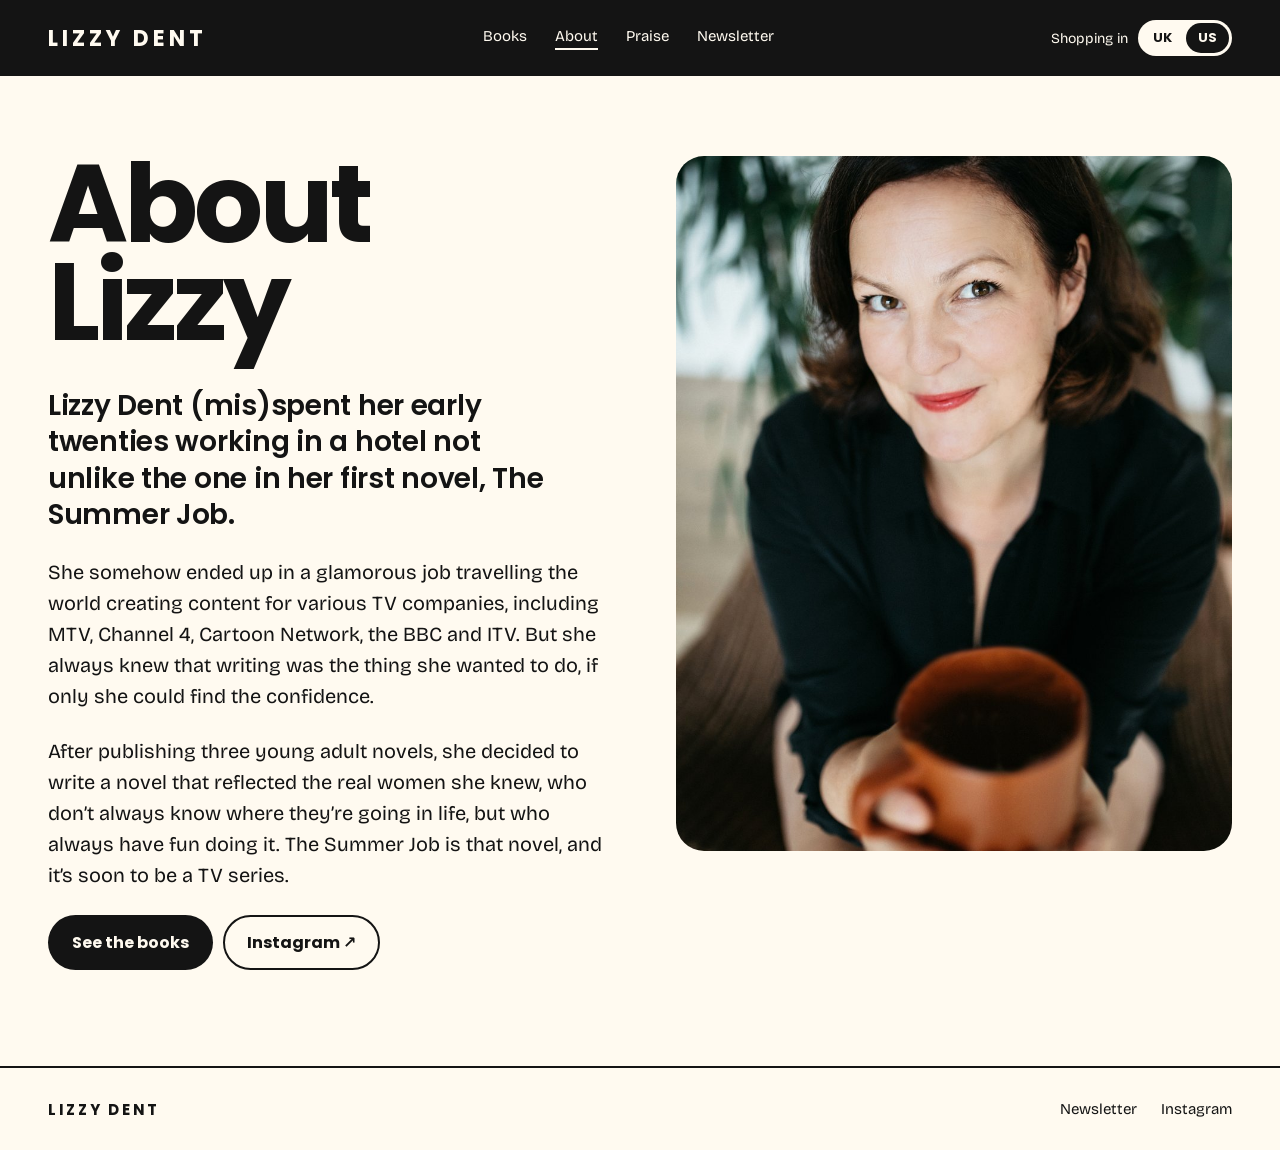
==== about.html @ 34186a79 "Add Lizzy Dent website Static site: home, books, about, praise and newsletter pages, with mobile lay" ====
<!DOCTYPE html>
<html lang="en">
<head>
<meta charset="utf-8">
<meta name="viewport" content="width=device-width, initial-scale=1">
<title>About · Lizzy Dent</title>
<meta name="description" content="About Lizzy Dent.">
<meta property="og:title" content="About · Lizzy Dent">
<meta property="og:description" content="About Lizzy Dent.">
<meta property="og:image" content="https://www.lizzydent.com/assets/photo-cup.jpg">
<link rel="preconnect" href="https://fonts.googleapis.com">
<link rel="preconnect" href="https://fonts.gstatic.com" crossorigin>
<link href="https://fonts.googleapis.com/css2?family=Bricolage+Grotesque:opsz,wght@12..96,400;12..96,600&family=Poppins:wght@600;700&display=swap" rel="stylesheet">
<link rel="stylesheet" href="styles.css">
<link rel="icon" href="favicon.svg" type="image/svg+xml">
<meta name="theme-color" content="#141414">
<script>(function(){var r=null;try{r=localStorage.getItem('ld-region');}catch(e){}if(!r){r=(navigator.language||'').toLowerCase()==='en-us'?'US':'UK';}document.documentElement.dataset.region=r;})();</script>
</head>
<body data-page="about">
<header class="nav">
  <a class="logo" href="index.html">LIZZY DENT</a>
  <button class="menu-btn" aria-controls="site-nav">Menu</button>
  <nav class="links" id="site-nav">
    <a href="books.html" >Books</a>
    <a href="about.html" aria-current="page">About</a>
    <a href="praise.html" >Praise</a>
    <a href="newsletter.html" >Newsletter</a>
  </nav>
  <div class="region"><span>Shopping in</span><div class="switch"><button data-set-region="UK">UK</button><button data-set-region="US">US</button></div></div>
</header>
<main>

<section class="about">
  <div>
    <h1>About Lizzy</h1>
    <p class="lead">Lizzy Dent (mis)spent her early twenties working in a hotel not unlike the one in her first novel, The Summer Job.</p>
    <p>She somehow ended up in a glamorous job travelling the world creating content for various TV companies, including MTV, Channel 4, Cartoon Network, the BBC and ITV. But she always knew that writing was the thing she wanted to do, if only she could find the confidence.</p>
    <p>After publishing three young adult novels, she decided to write a novel that reflected the real women she knew, who don’t always know where they’re going in life, but who always have fun doing it. The Summer Job is that novel, and it’s soon to be a TV series.</p>
    <div class="row"><a class="pill dark" href="books.html">See the books</a><a class="pill outline" href="https://www.instagram.com/lizzy.dent/" target="_blank" rel="noopener">Instagram ↗</a></div>
  </div>
  <img src="assets/photo-offer.jpg" alt="Lizzy Dent">
</section>
</main>
<footer class="foot">
  <div class="logo">LIZZY DENT</div>
  <div class="foot-links"><a href="newsletter.html">Newsletter</a><a href="https://www.instagram.com/lizzy.dent/" target="_blank" rel="noopener">Instagram</a></div>
</footer>
<script src="script.js"></script>
</body>
</html>
---- styles.css ----
*{box-sizing:border-box}
[hidden]{display:none!important}
html{-webkit-text-size-adjust:100%}
body{margin:0;background:#fffaf0;color:#141414;font-family:'Bricolage Grotesque',system-ui,sans-serif;-webkit-font-smoothing:antialiased}
a{color:inherit;text-decoration:none}
a:hover{text-decoration:underline}
img{max-width:100%;display:block}
h1,h2,blockquote,.logo,.pill,button{font-family:'Poppins',system-ui,sans-serif;font-weight:700}
h1,h2{margin:0;letter-spacing:-.035em}
p{margin:0}
.wrap{max-width:1280px;margin:0 auto}
main>section{padding-left:max(48px,calc((100vw - 1184px)/2));padding-right:max(48px,calc((100vw - 1184px)/2))}

/* region */
[data-region="UK"] .us,[data-region="US"] .uk,[data-region="UK"] .us-i,[data-region="US"] .uk-i{display:none!important}
[data-region="UK"] .tint{--bg:var(--bg-uk);--ink:var(--ink-uk)}
[data-region="US"] .tint{--bg:var(--bg-us);--ink:var(--ink-us)}
.tint{background:var(--bg);color:var(--ink)}

/* nav */
.nav{display:flex;align-items:center;justify-content:space-between;gap:24px;padding:20px 48px;background:#141414;color:#fffaf0;position:sticky;top:0;z-index:10}
.logo{font-size:22px;letter-spacing:.18em}
.links{display:flex;gap:28px;font-size:15px}
.links a{padding-bottom:3px;border-bottom:2px solid transparent}
.links a[aria-current]{border-color:#fffaf0}
.links a:hover{text-decoration:none;border-color:rgba(255,250,240,.5)}
.region{display:flex;align-items:center;gap:10px;font-size:14px}
.switch{display:flex;gap:2px;background:#fffaf0;border-radius:999px;padding:3px}
.switch button{border:0;border-radius:999px;padding:5px 12px;background:transparent;color:#141414;font-size:13px;cursor:pointer}
[data-region="UK"] [data-set-region="UK"],[data-region="US"] [data-set-region="US"]{background:#141414;color:#fffaf0}
.menu-btn{display:none;background:none;border:2px solid #fffaf0;color:#fffaf0;border-radius:999px;padding:6px 14px;font-size:14px;cursor:pointer}

/* shared */
.eyebrow{font-size:15px;font-weight:600;letter-spacing:.1em;text-transform:uppercase}
.buy{display:flex;flex-wrap:wrap;gap:10px}
.pill{display:inline-block;white-space:nowrap;padding:15px 24px;border-radius:999px;font-size:16px;background:var(--ink,#141414);color:var(--bg,#fffaf0)}
.pill:hover{text-decoration:none;opacity:.88}
.pill.dark{background:#141414;color:#fffaf0}
.pill.outline{background:transparent;color:#141414;border:2px solid #141414;padding:13px 22px}
.underline{text-decoration:underline;font-family:'Poppins',sans-serif;font-weight:700;font-size:17px}
.row{display:flex;gap:10px;flex-wrap:wrap}

/* hero */
.hero{display:grid;grid-template-columns:1.1fr .9fr;gap:48px;align-items:center;padding-top:64px;padding-bottom:64px;background:#141414;color:#fffaf0}
.hero h1{font-size:clamp(72px,10vw,132px);line-height:.9}
.hero-text{display:flex;flex-direction:column;gap:28px}
.hero-text p{font-size:24px;line-height:1.35;max-width:520px}
.mini{display:flex;gap:14px;flex-wrap:wrap}
.mini a{width:72px;box-shadow:0 6px 16px rgba(0,0,0,.35)}
.mini img{width:72px;aspect-ratio:2/3;object-fit:cover}
.hero-photo{width:100%;aspect-ratio:4/5;object-fit:cover;object-position:center 30%;border-radius:28px}

/* bands */
.band{display:flex;gap:88px;align-items:center;padding-top:80px;padding-bottom:80px;scroll-margin-top:80px}
.band.flip{flex-direction:row-reverse}
.band-cover{flex:none;width:300px;box-shadow:0 24px 50px rgba(0,0,0,.28)}
.band-cover img{width:300px;aspect-ratio:2/3;object-fit:cover}
.band-text{display:flex;flex-direction:column;gap:18px;flex:1;min-width:0}
.band h2{font-size:clamp(48px,6.5vw,84px);line-height:.95}
.blurb{font-size:20px;line-height:1.45;max-width:560px;text-wrap:pretty}
.band blockquote{margin:8px 0 6px;max-width:560px}
.band blockquote p{font-size:26px;line-height:1.25;letter-spacing:-.01em;text-wrap:pretty}
.band cite{display:block;margin-top:6px;font-family:'Bricolage Grotesque',sans-serif;font-style:normal;font-weight:600;font-size:15px}

/* quotes */
.quotes{background:#141414;color:#fffaf0;display:grid;grid-template-columns:1fr 1fr;gap:56px 80px;padding-top:96px;padding-bottom:96px}
.quotes figure,.praise-grid figure{margin:0;display:flex;flex-direction:column;gap:10px}
.quotes blockquote{margin:0;font-size:clamp(28px,3.3vw,42px);line-height:1.1;letter-spacing:-.02em}
.quotes figcaption{font-size:16px}

/* about + news */
.about-news{display:grid;grid-template-columns:1fr 1fr;gap:56px;padding-top:96px;padding-bottom:96px}
.about-news>div:first-child{display:flex;flex-direction:column;gap:16px;align-items:flex-start}
.lead{font-size:22px;line-height:1.45;text-wrap:pretty}
.news-card{background:#f5c31c;border-radius:28px;padding:40px;display:flex;flex-direction:column;gap:16px}
.news-card h2{font-size:44px;line-height:1}
.news-card p{font-size:18px;line-height:1.45}
.signup{display:flex;gap:8px;background:#fffaf0;border-radius:999px;padding:6px}
.signup input{flex:1;min-width:0;border:0;background:transparent;padding:0 16px;font:inherit;font-size:16px;outline:none;color:#141414}
.signup button{background:#141414;color:#fffaf0;border:0;border-radius:999px;padding:14px 24px;font-size:16px;cursor:pointer}
.thanks{font-family:'Poppins',sans-serif;font-weight:700;font-size:22px}

/* page heads */
.page-head{display:flex;justify-content:space-between;align-items:flex-end;gap:48px;padding-top:80px;padding-bottom:48px}
h1{font-size:clamp(64px,8.5vw,112px);line-height:.9}
.page-head p{font-size:20px;line-height:1.45;max-width:420px}

/* tiles */
.tiles{display:grid;grid-template-columns:repeat(6,1fr);gap:20px;padding-bottom:96px}
.tile{border-radius:24px;padding:40px;display:flex;flex-direction:column;gap:16px}
.span2{grid-column:span 2}.span3{grid-column:span 3}
.tile-cover{align-self:center;width:200px;margin-bottom:12px;box-shadow:0 20px 40px rgba(0,0,0,.28)}
.tile-cover img{width:200px;aspect-ratio:2/3;object-fit:cover}
.tile h2{font-size:36px;line-height:1}
.tile p{font-size:16px;line-height:1.5}
.tile .tile-quote{font-family:'Poppins',sans-serif;font-weight:700;font-size:17px;line-height:1.3}
.tile-quote span{font-family:'Bricolage Grotesque',sans-serif;font-weight:600;font-size:14px}
.tile .buy{margin-top:auto;padding-top:8px}
.tile .pill{padding:12px 20px;font-size:15px}
.aside{padding-bottom:96px}
.aside>*{max-width:720px}
.aside{display:flex;flex-direction:column;gap:12px;border-top:2px solid #141414;margin:0 max(48px,calc((100vw - 1184px)/2));padding:40px 0 96px!important}
.aside p{font-size:20px;line-height:1.5}

/* about */
.about{display:grid;grid-template-columns:1fr 1fr;gap:72px;align-items:start;padding-top:80px;padding-bottom:96px}
.about>div{display:flex;flex-direction:column;gap:24px}
.about .lead{font-family:'Poppins',sans-serif;font-weight:600;font-size:28px;line-height:1.3;letter-spacing:-.01em;margin-top:12px}
.about p{font-size:20px;line-height:1.55;text-wrap:pretty}
.about img{width:100%;aspect-ratio:4/5;object-fit:cover;border-radius:28px}

/* praise */
.praise-hero{background:#141414;color:#fffaf0;padding-top:96px;padding-bottom:96px;display:flex;flex-direction:column;gap:20px}
.praise-hero blockquote{margin:0;font-size:clamp(52px,8vw,104px);line-height:.95;letter-spacing:-.04em}
.praise-hero p{font-size:18px}
.praise-book{display:grid;grid-template-columns:220px 1fr;gap:56px;padding-top:72px;padding-bottom:72px;border-bottom:2px solid #141414}
.praise-side{display:flex;flex-direction:column;gap:14px}
.praise-side img{width:180px;aspect-ratio:2/3;object-fit:cover;box-shadow:0 14px 30px rgba(0,0,0,.2)}
.praise-side h2{font-size:22px;line-height:1.1;letter-spacing:0}
.accolade{display:inline-block;border-radius:999px;padding:8px 16px;font-size:14px;font-weight:600;margin-bottom:32px}
.praise-grid{display:grid;grid-template-columns:1fr 1fr;gap:36px 48px}
.praise-grid blockquote{margin:0;font-size:24px;line-height:1.25;letter-spacing:-.01em;text-wrap:pretty}
.praise-grid figcaption{font-size:15px}

/* newsletter page */
.news-hero{background:#ff2a8f;color:#fff;display:grid;grid-template-columns:1.2fr .8fr;gap:64px;align-items:center;padding-top:96px;padding-bottom:96px}
.news-hero>div{display:flex;flex-direction:column;gap:24px}
.news-hero p{font-size:24px;line-height:1.4;max-width:540px}
.news-hero img{width:100%;aspect-ratio:4/5;object-fit:cover;border-radius:28px}
.signup.big{background:#fff;max-width:560px}
.signup.big input{font-size:18px;padding:0 20px}
.signup.big button{padding:16px 28px;font-size:17px}
.news-hero .thanks{font-size:32px}

/* footer */
.foot{display:flex;justify-content:space-between;align-items:center;gap:24px;padding:24px 48px;border-top:2px solid #141414;font-size:15px}
.foot .logo{font-size:15px}
.foot-links{display:flex;gap:24px}
.foot-links a{padding:8px 0}

/* tablet */
@media (max-width:1000px){
  .band,.band.flip{gap:48px}
  .band-cover,.band-cover img{width:220px}
  .tiles{grid-template-columns:1fr 1fr}
  .span2,.span3{grid-column:span 1}
  .region span{display:none}
}
/* mobile */
@media (max-width:760px){
  main>section{padding-left:22px;padding-right:22px}
  .nav{padding:12px 22px;flex-wrap:wrap;gap:10px}
  .logo{font-size:18px;margin-right:auto}
  .menu-btn{display:block;order:3}
  .links{display:none;order:4;width:100%;flex-direction:column;gap:0;padding:6px 0;font-size:18px}
  .links a{padding:10px 0;align-self:flex-start}
  .menu-open .links{display:flex}
  .region{order:2}
  .switch button{padding:7px 12px}
  .hero,.about,.about-news,.news-hero{grid-template-columns:1fr;gap:32px}
  .hero{padding-top:40px;padding-bottom:48px}
  .hero-text p{font-size:19px}
  .mini{display:grid;grid-template-columns:repeat(5,1fr);gap:10px;max-width:320px}
  .mini a,.mini img{width:100%}
  .band,.band.flip{flex-direction:column;align-items:flex-start;gap:32px;padding-top:56px;padding-bottom:56px}
  .band-cover{align-self:center}
  .band-cover,.band-cover img{width:200px}
  .blurb{font-size:17px}
  .band blockquote p{font-size:21px}
  .pill{padding:13px 20px;font-size:15px}
  .quotes{grid-template-columns:1fr;gap:36px;padding-top:64px;padding-bottom:64px}
  .about-news{padding-top:64px;padding-bottom:64px}
  .news-card{padding:28px}
  .news-card h2{font-size:34px}
  .page-head{flex-direction:column;align-items:flex-start;gap:20px;padding-top:48px}
  .page-head p{font-size:17px}
  .tiles{grid-template-columns:1fr}
  .tile{padding:28px}
  .aside{margin:0 22px}
  .about{padding-top:48px}
  .about .lead{font-size:23px}
  .about p{font-size:17px}
  .praise-book{grid-template-columns:1fr;gap:24px;padding-top:48px;padding-bottom:48px}
  .praise-side{flex-direction:row;align-items:center;gap:16px}
  .praise-side img{width:80px}
  .praise-grid{grid-template-columns:1fr;gap:28px}
  .praise-grid blockquote{font-size:20px}
  .news-hero{padding-top:56px;padding-bottom:56px}
  .news-hero p{font-size:19px}
  .signup{flex-wrap:wrap;border-radius:24px}
  .signup input{padding:12px 16px}
  .signup button{width:100%}
  .foot{flex-direction:column;align-items:flex-start;padding:24px 22px}
}
/* small phones */
@media (max-width:370px){
  .nav{padding:12px 16px;gap:8px}
  main>section{padding-left:16px;padding-right:16px}
  .aside{margin:0 16px}
  .logo{font-size:15px;letter-spacing:.12em}
  .switch button{padding:7px 10px}
  .menu-btn{padding:6px 12px}
}
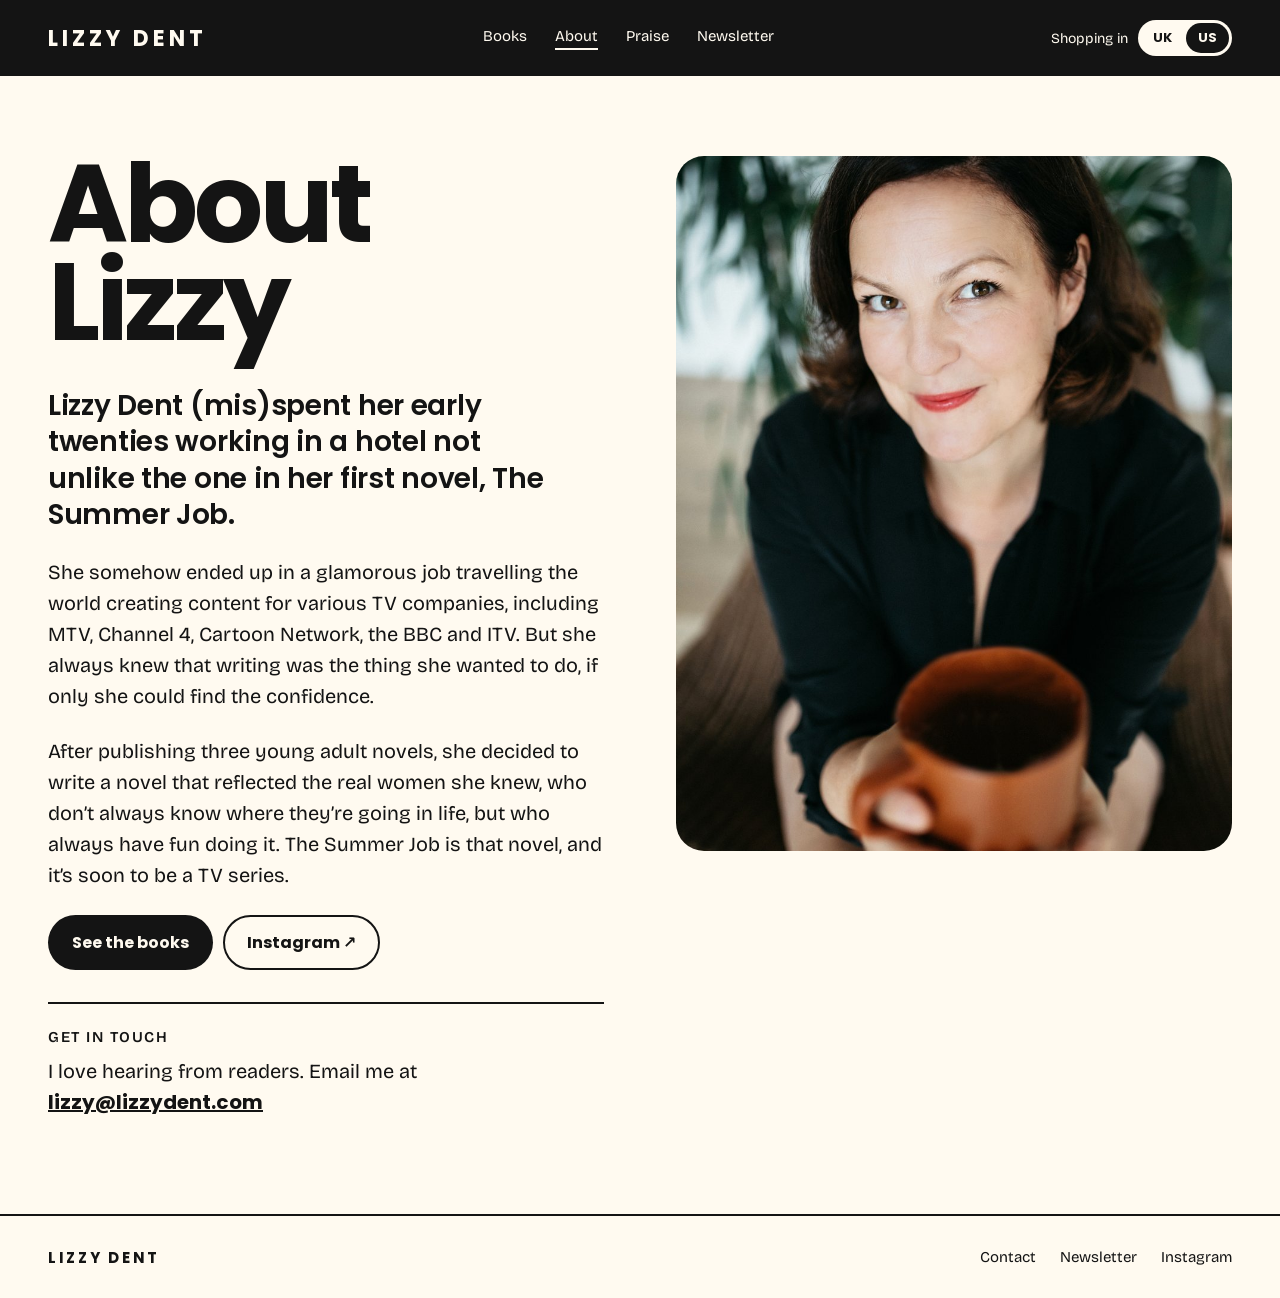
==== commit 8b4664ab: "Add Get in touch section and footer Contact link Email address is assembled by script.js so it never" ====
--- a/about.html
+++ b/about.html
@@ -37,13 +37,17 @@
     <p>She somehow ended up in a glamorous job travelling the world creating content for various TV companies, including MTV, Channel 4, Cartoon Network, the BBC and ITV. But she always knew that writing was the thing she wanted to do, if only she could find the confidence.</p>
     <p>After publishing three young adult novels, she decided to write a novel that reflected the real women she knew, who don’t always know where they’re going in life, but who always have fun doing it. The Summer Job is that novel, and it’s soon to be a TV series.</p>
     <div class="row"><a class="pill dark" href="books.html">See the books</a><a class="pill outline" href="https://www.instagram.com/lizzy.dent/" target="_blank" rel="noopener">Instagram ↗</a></div>
+    <div class="contact" id="contact">
+      <div class="eyebrow">Get in touch</div>
+      <p>I love hearing from readers. Email me at <a class="underline" data-user="lizzy" data-domain="lizzydent.com">lizzy [at] lizzydent [dot] com</a></p>
+    </div>
   </div>
   <img src="assets/photo-offer.jpg" alt="Lizzy Dent">
 </section>
 </main>
 <footer class="foot">
   <div class="logo">LIZZY DENT</div>
-  <div class="foot-links"><a href="newsletter.html">Newsletter</a><a href="https://www.instagram.com/lizzy.dent/" target="_blank" rel="noopener">Instagram</a></div>
+  <div class="foot-links"><a href="about.html#contact">Contact</a><a href="newsletter.html">Newsletter</a><a href="https://www.instagram.com/lizzy.dent/" target="_blank" rel="noopener">Instagram</a></div>
 </footer>
 <script src="script.js"></script>
 </body>
--- a/styles.css
+++ b/styles.css
@@ -10,6 +10,7 @@
 p{margin:0}
 .wrap{max-width:1280px;margin:0 auto}
 main>section{padding-left:max(48px,calc((100vw - 1184px)/2));padding-right:max(48px,calc((100vw - 1184px)/2))}
+[id]{scroll-margin-top:90px}
 
 /* region */
 [data-region="UK"] .us,[data-region="US"] .uk,[data-region="UK"] .us-i,[data-region="US"] .uk-i{display:none!important}
@@ -107,6 +108,8 @@
 .about>div{display:flex;flex-direction:column;gap:24px}
 .about .lead{font-family:'Poppins',sans-serif;font-weight:600;font-size:28px;line-height:1.3;letter-spacing:-.01em;margin-top:12px}
 .about p{font-size:20px;line-height:1.55;text-wrap:pretty}
+.contact{display:flex;flex-direction:column;gap:10px;border-top:2px solid #141414;padding-top:24px;margin-top:8px}
+.contact .underline{font-size:inherit;overflow-wrap:anywhere}
 .about img{width:100%;aspect-ratio:4/5;object-fit:cover;border-radius:28px}
 
 /* praise */
